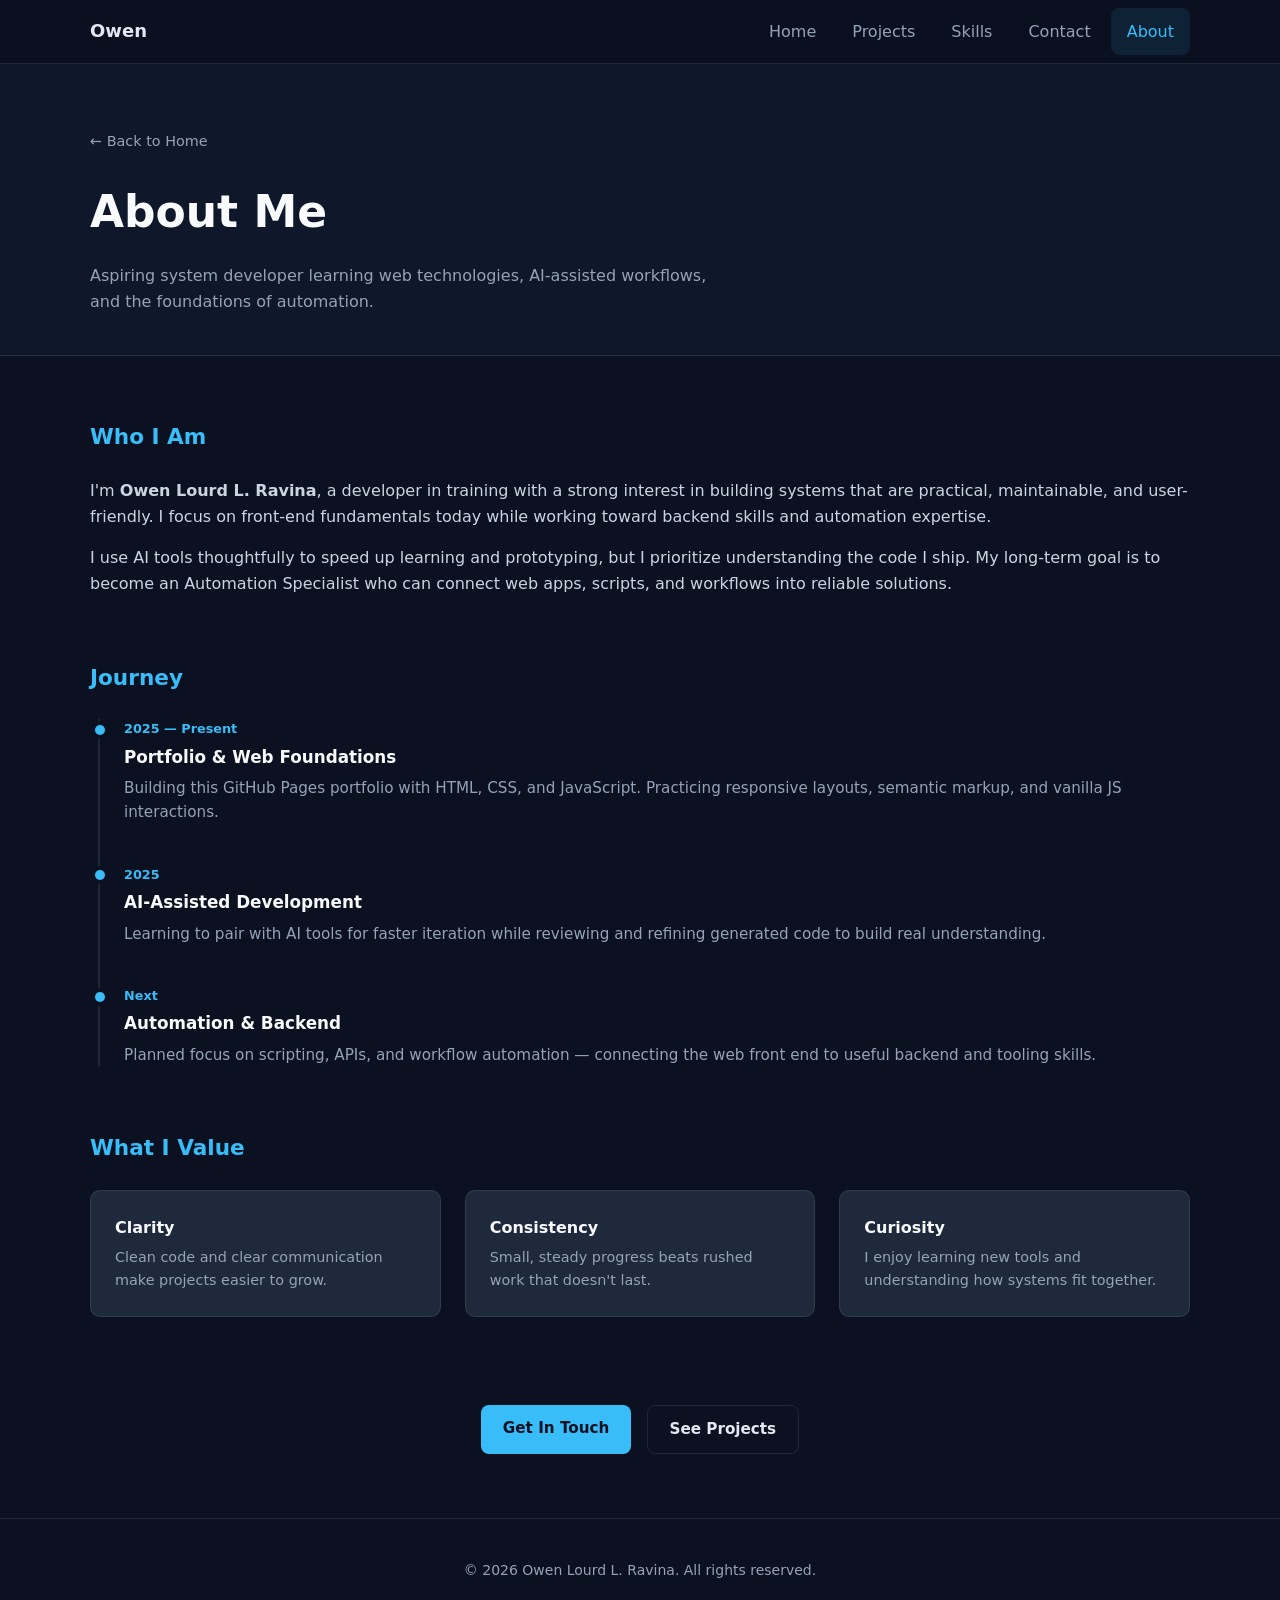
==== about.html @ 9f858fb1 "Phase 1 Portfolio Version: Ver 0.2 Co-authored-by: Cursor <cursoragent@cursor.com>" ====
<!DOCTYPE html>
<html lang="en">
<head>
  <meta charset="UTF-8" />
  <meta name="viewport" content="width=device-width, initial-scale=1.0" />
  <meta name="description" content="About Owen Lourd L. Ravina — aspiring system developer." />
  <title>About Me | Owen Lourd L. Ravina</title>
  <link rel="stylesheet" href="style.css" />
</head>
<body data-page="about">

  <!-- ========== STICKY NAVIGATION ========== -->
  <nav class="navbar" id="navbar" aria-label="Main navigation">
    <div class="navbar__inner container">
      <a href="index.html#home" class="navbar__brand">Owen</a>

      <button
        type="button"
        class="navbar__toggle"
        id="nav-toggle"
        aria-label="Open menu"
        aria-expanded="false"
        aria-controls="nav-menu"
      >
        <span class="navbar__toggle-bar"></span>
        <span class="navbar__toggle-bar"></span>
        <span class="navbar__toggle-bar"></span>
      </button>

      <ul class="navbar__menu" id="nav-menu">
        <li><a href="index.html#home" class="nav-link">Home</a></li>
        <li><a href="index.html#projects" class="nav-link">Projects</a></li>
        <li><a href="index.html#skills" class="nav-link">Skills</a></li>
        <li><a href="index.html#contact" class="nav-link">Contact</a></li>
        <li><a href="about.html" class="nav-link nav-link--active" aria-current="page">About</a></li>
      </ul>
    </div>
  </nav>

  <!-- ========== ABOUT HERO ========== -->
  <header class="page-hero">
    <div class="container reveal">
      <a href="index.html" class="back-link">← Back to Home</a>
      <h1 class="page-hero__title">About Me</h1>
      <p class="page-hero__lead">
        Aspiring system developer learning web technologies, AI-assisted workflows,
        and the foundations of automation.
      </p>
    </div>
  </header>

  <main class="about-main">
    <div class="container">

      <!-- ========== BIO ========== -->
      <section class="about-block reveal" aria-labelledby="bio-heading">
        <h2 id="bio-heading" class="about-block__title">Who I Am</h2>
        <p>
          I'm <strong>Owen Lourd L. Ravina</strong>, a developer in training with a strong interest
          in building systems that are practical, maintainable, and user-friendly. I focus on
          front-end fundamentals today while working toward backend skills and automation expertise.
        </p>
        <p>
          I use AI tools thoughtfully to speed up learning and prototyping, but I prioritize
          understanding the code I ship. My long-term goal is to become an Automation Specialist
          who can connect web apps, scripts, and workflows into reliable solutions.
        </p>
      </section>

      <!-- ========== TIMELINE ========== -->
      <section class="about-block reveal" aria-labelledby="timeline-heading">
        <h2 id="timeline-heading" class="about-block__title">Journey</h2>
        <ol class="timeline">
          <li class="timeline__item reveal" style="--delay: 0ms">
            <span class="timeline__date">2025 — Present</span>
            <h3 class="timeline__title">Portfolio &amp; Web Foundations</h3>
            <p>
              Building this GitHub Pages portfolio with HTML, CSS, and JavaScript. Practicing
              responsive layouts, semantic markup, and vanilla JS interactions.
            </p>
          </li>
          <li class="timeline__item reveal" style="--delay: 100ms">
            <span class="timeline__date">2025</span>
            <h3 class="timeline__title">AI-Assisted Development</h3>
            <p>
              Learning to pair with AI tools for faster iteration while reviewing and refining
              generated code to build real understanding.
            </p>
          </li>
          <li class="timeline__item reveal" style="--delay: 200ms">
            <span class="timeline__date">Next</span>
            <h3 class="timeline__title">Automation &amp; Backend</h3>
            <p>
              Planned focus on scripting, APIs, and workflow automation — connecting the web
              front end to useful backend and tooling skills.
            </p>
          </li>
        </ol>
      </section>

      <!-- ========== VALUES ========== -->
      <section class="about-block reveal" aria-labelledby="values-heading">
        <h2 id="values-heading" class="about-block__title">What I Value</h2>
        <ul class="values-grid">
          <li class="values-card">
            <h3>Clarity</h3>
            <p>Clean code and clear communication make projects easier to grow.</p>
          </li>
          <li class="values-card">
            <h3>Consistency</h3>
            <p>Small, steady progress beats rushed work that doesn't last.</p>
          </li>
          <li class="values-card">
            <h3>Curiosity</h3>
            <p>I enjoy learning new tools and understanding how systems fit together.</p>
          </li>
        </ul>
      </section>

      <div class="about-cta reveal">
        <a href="index.html#contact" class="btn btn--primary">Get In Touch</a>
        <a href="index.html#projects" class="btn btn--ghost">See Projects</a>
      </div>

    </div>
  </main>

  <footer class="site-footer">
    <div class="container">
      <p>&copy; <span id="year"></span> Owen Lourd L. Ravina. All rights reserved.</p>
    </div>
  </footer>

  <button type="button" class="top-btn" id="top-btn" aria-label="Back to top" hidden>
    <svg width="20" height="20" viewBox="0 0 24 24" fill="none" stroke="currentColor" stroke-width="2.5" aria-hidden="true">
      <path d="M12 19V5M5 12l7-7 7 7"/>
    </svg>
  </button>

  <script src="script.js"></script>
</body>
</html>
---- style.css ----
/* ============================================
   CSS VARIABLES & RESET (mobile-first)
   ============================================ */

:root {
  --bg: #0b1120;
  --bg-alt: #0f172a;
  --surface: #1e293b;
  --surface-hover: #273549;
  --text: #e2e8f0;
  --text-muted: #94a3b8;
  --accent: #38bdf8;
  --accent-hover: #7dd3fc;
  --border: rgba(148, 163, 184, 0.15);
  --radius: 10px;
  --radius-sm: 8px;
  --shadow: 0 8px 24px rgba(0, 0, 0, 0.25);
  --nav-height: 4rem;
  --space-xs: 0.5rem;
  --space-sm: 1rem;
  --space-md: 1.5rem;
  --space-lg: 2.5rem;
  --space-xl: 4rem;
  --transition: 0.25s ease;
  --container: min(1100px, 100% - 2rem);
}

*,
*::before,
*::after {
  box-sizing: border-box;
  margin: 0;
  padding: 0;
}

html {
  scroll-behavior: smooth;
}

body {
  font-family: system-ui, -apple-system, "Segoe UI", Roboto, sans-serif;
  line-height: 1.6;
  color: var(--text);
  background-color: var(--bg);
  padding-top: var(--nav-height);
}

img {
  max-width: 100%;
  display: block;
}

a {
  color: var(--accent);
  transition: color var(--transition);
}

a:hover {
  color: var(--accent-hover);
}

.container {
  width: var(--container);
  margin-inline: auto;
}

/* ============================================
   SCROLL REVEAL ANIMATIONS
   ============================================ */

.reveal {
  opacity: 0;
  transform: translateY(24px);
  transition:
    opacity 0.6s ease,
    transform 0.6s ease;
  transition-delay: var(--delay, 0ms);
}

.reveal.is-visible {
  opacity: 1;
  transform: translateY(0);
}

@media (prefers-reduced-motion: reduce) {
  html {
    scroll-behavior: auto;
  }

  .reveal {
    opacity: 1;
    transform: none;
    transition: none;
  }

  .top-btn,
  .project-card,
  .btn,
  .navbar__menu {
    transition: none !important;
  }
}

/* ============================================
   STICKY NAVBAR
   ============================================ */

.navbar {
  position: fixed;
  top: 0;
  left: 0;
  right: 0;
  z-index: 1000;
  height: var(--nav-height);
  background: rgba(11, 17, 32, 0.85);
  backdrop-filter: blur(12px);
  border-bottom: 1px solid var(--border);
  transition: box-shadow var(--transition);
}

.navbar--scrolled {
  box-shadow: var(--shadow);
}

.navbar__inner {
  display: flex;
  align-items: center;
  justify-content: space-between;
  height: 100%;
}

.navbar__brand {
  font-weight: 700;
  font-size: 1.125rem;
  color: var(--text);
  text-decoration: none;
}

.navbar__brand:hover {
  color: var(--accent);
}

.navbar__toggle {
  display: flex;
  flex-direction: column;
  justify-content: center;
  gap: 5px;
  width: 2.5rem;
  height: 2.5rem;
  padding: 0.5rem;
  background: transparent;
  border: 1px solid var(--border);
  border-radius: var(--radius-sm);
  cursor: pointer;
}

.navbar__toggle-bar {
  display: block;
  width: 100%;
  height: 2px;
  background: var(--text);
  border-radius: 2px;
  transition: transform var(--transition), opacity var(--transition);
}

.navbar__toggle[aria-expanded="true"] .navbar__toggle-bar:nth-child(1) {
  transform: translateY(7px) rotate(45deg);
}

.navbar__toggle[aria-expanded="true"] .navbar__toggle-bar:nth-child(2) {
  opacity: 0;
}

.navbar__toggle[aria-expanded="true"] .navbar__toggle-bar:nth-child(3) {
  transform: translateY(-7px) rotate(-45deg);
}

.navbar__menu {
  list-style: none;
  display: none;
  flex-direction: column;
  gap: 0.25rem;
  position: absolute;
  top: var(--nav-height);
  left: 0;
  right: 0;
  padding: var(--space-sm);
  background: var(--bg-alt);
  border-bottom: 1px solid var(--border);
}

.navbar__menu.is-open {
  display: flex;
}

.nav-link {
  display: block;
  padding: 0.65rem 1rem;
  color: var(--text-muted);
  text-decoration: none;
  border-radius: var(--radius-sm);
  transition: color var(--transition), background var(--transition);
}

.nav-link:hover,
.nav-link--active {
  color: var(--text);
  background: rgba(56, 189, 248, 0.1);
}

.nav-link--active {
  color: var(--accent);
}

/* ============================================
   BUTTONS
   ============================================ */

.btn {
  display: inline-block;
  padding: 0.7rem 1.35rem;
  font-size: 0.95rem;
  font-weight: 600;
  text-decoration: none;
  border-radius: var(--radius-sm);
  transition: background var(--transition), transform var(--transition), color var(--transition);
}

.btn--primary {
  color: var(--bg);
  background: var(--accent);
}

.btn--primary:hover {
  background: var(--accent-hover);
  transform: translateY(-2px);
  color: var(--bg);
}

.btn--ghost {
  color: var(--text);
  border: 1px solid var(--border);
  background: transparent;
}

.btn--ghost:hover {
  border-color: var(--accent);
  color: var(--accent);
  transform: translateY(-2px);
}

.btn:focus-visible,
.hero__cta:focus-visible,
.top-btn:focus-visible {
  outline: 2px solid var(--accent);
  outline-offset: 3px;
}

/* ============================================
   HERO (HOME)
   ============================================ */

.hero {
  min-height: calc(100vh - var(--nav-height));
  min-height: calc(100dvh - var(--nav-height));
  display: flex;
  align-items: center;
  justify-content: center;
  padding: var(--space-lg) var(--space-sm);
  text-align: center;
  background-color: var(--bg-alt);
  background-image: radial-gradient(
    ellipse 90% 60% at 50% -10%,
    rgba(56, 189, 248, 0.12),
    transparent 70%
  );
}

.hero__inner {
  max-width: 40rem;
}

.hero__greeting {
  font-size: 0.9rem;
  letter-spacing: 0.08em;
  text-transform: uppercase;
  color: var(--text-muted);
  margin-bottom: var(--space-xs);
}

.hero__name {
  font-size: clamp(1.75rem, 6vw, 2.85rem);
  font-weight: 700;
  line-height: 1.15;
  color: #f8fafc;
  margin-bottom: var(--space-sm);
}

.hero__title {
  font-size: 1.125rem;
  font-weight: 600;
  color: var(--accent);
  margin-bottom: var(--space-xs);
}

.hero__subtitle {
  font-size: 0.95rem;
  color: var(--text-muted);
  margin-bottom: var(--space-md);
}

.hero__mission {
  color: #cbd5e1;
  margin-bottom: var(--space-md);
  max-width: 34rem;
  margin-inline: auto;
}

.hero__actions {
  display: flex;
  flex-wrap: wrap;
  gap: var(--space-sm);
  justify-content: center;
}

/* ============================================
   SECTIONS (shared)
   ============================================ */

.section {
  padding: var(--space-xl) 0;
}

.section--alt {
  background: var(--bg-alt);
}

.section__header {
  text-align: center;
  margin-bottom: var(--space-lg);
  max-width: 36rem;
  margin-inline: auto;
}

.section__title {
  font-size: clamp(1.5rem, 4vw, 2rem);
  color: #f8fafc;
  margin-bottom: var(--space-xs);
}

.section__lead {
  color: var(--text-muted);
}

/* ============================================
   PROJECT CARDS
   ============================================ */

.projects-grid {
  display: grid;
  gap: var(--space-md);
}

.project-card {
  padding: var(--space-md);
  background: var(--surface);
  border: 1px solid var(--border);
  border-radius: var(--radius);
  transition: transform var(--transition), border-color var(--transition), box-shadow var(--transition);
}

.project-card:hover {
  transform: translateY(-4px);
  border-color: rgba(56, 189, 248, 0.35);
  box-shadow: var(--shadow);
}

.project-card__tag {
  display: inline-block;
  font-size: 0.75rem;
  font-weight: 600;
  text-transform: uppercase;
  letter-spacing: 0.05em;
  color: var(--accent);
  background: rgba(56, 189, 248, 0.12);
  padding: 0.2rem 0.55rem;
  border-radius: 4px;
  margin-bottom: var(--space-sm);
}

.project-card__title {
  font-size: 1.2rem;
  color: #f8fafc;
  margin-bottom: var(--space-xs);
}

.project-card__desc {
  color: var(--text-muted);
  font-size: 0.95rem;
  margin-bottom: var(--space-sm);
}

.project-card__stack {
  list-style: none;
  display: flex;
  flex-wrap: wrap;
  gap: 0.4rem;
  margin-bottom: var(--space-sm);
}

.project-card__stack li {
  font-size: 0.8rem;
  padding: 0.2rem 0.5rem;
  background: var(--bg);
  border-radius: 4px;
  color: var(--text-muted);
}

.project-card__link {
  font-weight: 600;
  text-decoration: none;
}

.project-card__status {
  font-size: 0.85rem;
  color: var(--text-muted);
  font-style: italic;
}

/* ============================================
   SKILLS
   ============================================ */

.skills-grid {
  display: grid;
  gap: var(--space-md);
  margin-bottom: var(--space-lg);
}

.skill-item__header {
  display: flex;
  justify-content: space-between;
  font-size: 0.9rem;
  margin-bottom: 0.4rem;
}

.skill-item__level {
  color: var(--text-muted);
  font-size: 0.8rem;
}

.skill-bar {
  height: 8px;
  background: var(--surface);
  border-radius: 99px;
  overflow: hidden;
}

.skill-bar span {
  display: block;
  height: 100%;
  background: linear-gradient(90deg, var(--accent), #818cf8);
  border-radius: 99px;
  transition: width 1s ease;
}

.skills-tags {
  list-style: none;
  display: flex;
  flex-wrap: wrap;
  gap: 0.5rem;
  justify-content: center;
}

.skills-tags li {
  font-size: 0.85rem;
  padding: 0.35rem 0.75rem;
  background: var(--surface);
  border: 1px solid var(--border);
  border-radius: 99px;
  color: var(--text-muted);
  transition: border-color var(--transition), color var(--transition);
}

.skills-tags li:hover {
  border-color: var(--accent);
  color: var(--accent);
}

/* ============================================
   CONTACT
   ============================================ */

.contact-card {
  text-align: center;
  padding: var(--space-lg);
  background: var(--surface);
  border: 1px solid var(--border);
  border-radius: var(--radius);
  max-width: 32rem;
  margin-inline: auto;
}

.contact-card p {
  color: var(--text-muted);
  margin-bottom: var(--space-md);
}

.contact-links {
  display: flex;
  flex-direction: column;
  gap: var(--space-xs);
  margin-bottom: var(--space-md);
}

.contact-links__item {
  font-weight: 500;
  text-decoration: none;
}

/* ============================================
   ABOUT PAGE
   ============================================ */

.page-hero {
  padding: var(--space-xl) 0 var(--space-lg);
  background: var(--bg-alt);
  border-bottom: 1px solid var(--border);
}

.back-link {
  display: inline-block;
  font-size: 0.9rem;
  text-decoration: none;
  margin-bottom: var(--space-md);
  color: var(--text-muted);
}

.back-link:hover {
  color: var(--accent);
}

.page-hero__title {
  font-size: clamp(2rem, 5vw, 2.75rem);
  color: #f8fafc;
  margin-bottom: var(--space-sm);
}

.page-hero__lead {
  color: var(--text-muted);
  max-width: 40rem;
}

.about-main {
  padding: var(--space-xl) 0;
}

.about-block {
  margin-bottom: var(--space-xl);
}

.about-block__title {
  font-size: 1.35rem;
  color: var(--accent);
  margin-bottom: var(--space-md);
}

.about-block p {
  color: #cbd5e1;
  margin-bottom: var(--space-sm);
}

.about-block p:last-child {
  margin-bottom: 0;
}

/* Timeline */
.timeline {
  list-style: none;
  border-left: 2px solid var(--border);
  margin-left: 0.5rem;
  padding-left: var(--space-md);
}

.timeline__item {
  position: relative;
  padding-bottom: var(--space-lg);
}

.timeline__item:last-child {
  padding-bottom: 0;
}

.timeline__item::before {
  content: "";
  position: absolute;
  left: calc(-1 * var(--space-md) - 5px);
  top: 0.35rem;
  width: 10px;
  height: 10px;
  background: var(--accent);
  border-radius: 50%;
  box-shadow: 0 0 0 4px var(--bg);
}

.timeline__date {
  display: block;
  font-size: 0.8rem;
  font-weight: 600;
  color: var(--accent);
  margin-bottom: 0.25rem;
}

.timeline__title {
  font-size: 1.05rem;
  color: #f8fafc;
  margin-bottom: 0.35rem;
}

.timeline__item p {
  font-size: 0.95rem;
  color: var(--text-muted);
}

/* Values grid */
.values-grid {
  list-style: none;
  display: grid;
  gap: var(--space-md);
}

.values-card {
  padding: var(--space-md);
  background: var(--surface);
  border: 1px solid var(--border);
  border-radius: var(--radius);
  transition: transform var(--transition), border-color var(--transition);
}

.values-card:hover {
  transform: translateY(-3px);
  border-color: rgba(56, 189, 248, 0.3);
}

.values-card h3 {
  color: #f8fafc;
  font-size: 1rem;
  margin-bottom: 0.35rem;
}

.values-card p {
  font-size: 0.9rem;
  color: var(--text-muted);
}

.about-cta {
  display: flex;
  flex-wrap: wrap;
  gap: var(--space-sm);
  justify-content: center;
  padding-top: var(--space-md);
}

/* ============================================
   FOOTER
   ============================================ */

.site-footer {
  padding: var(--space-lg) 0;
  text-align: center;
  font-size: 0.875rem;
  color: var(--text-muted);
  border-top: 1px solid var(--border);
}

/* ============================================
   BACK TO TOP BUTTON
   ============================================ */

.top-btn {
  position: fixed;
  bottom: 1.5rem;
  right: 1.5rem;
  z-index: 900;
  width: 3rem;
  height: 3rem;
  display: flex;
  align-items: center;
  justify-content: center;
  border: none;
  border-radius: 50%;
  background: var(--accent);
  color: var(--bg);
  cursor: pointer;
  box-shadow: var(--shadow);
  opacity: 0;
  visibility: hidden;
  transform: scale(0.85);
  transition:
    opacity 0.35s ease,
    visibility 0.35s ease,
    transform 0.35s ease,
    background 0.2s ease;
}

.top-btn.is-visible {
  opacity: 1;
  visibility: visible;
  transform: scale(1);
}

.top-btn:hover {
  background: var(--accent-hover);
  transform: scale(1.08);
}

.top-btn.is-visible:hover {
  transform: scale(1.08);
}

/* ============================================
   TABLET (768px+)
   ============================================ */

@media (min-width: 768px) {
  .navbar__toggle {
    display: none;
  }

  .navbar__menu {
    display: flex;
    flex-direction: row;
    align-items: center;
    gap: 0.25rem;
    position: static;
    padding: 0;
    background: transparent;
    border: none;
  }

  .projects-grid {
    grid-template-columns: repeat(2, 1fr);
  }

  .skills-grid {
    grid-template-columns: repeat(2, 1fr);
  }

  .values-grid {
    grid-template-columns: repeat(3, 1fr);
  }
}

/* ============================================
   DESKTOP (1024px+)
   ============================================ */

@media (min-width: 1024px) {
  .projects-grid {
    grid-template-columns: repeat(3, 1fr);
  }
}
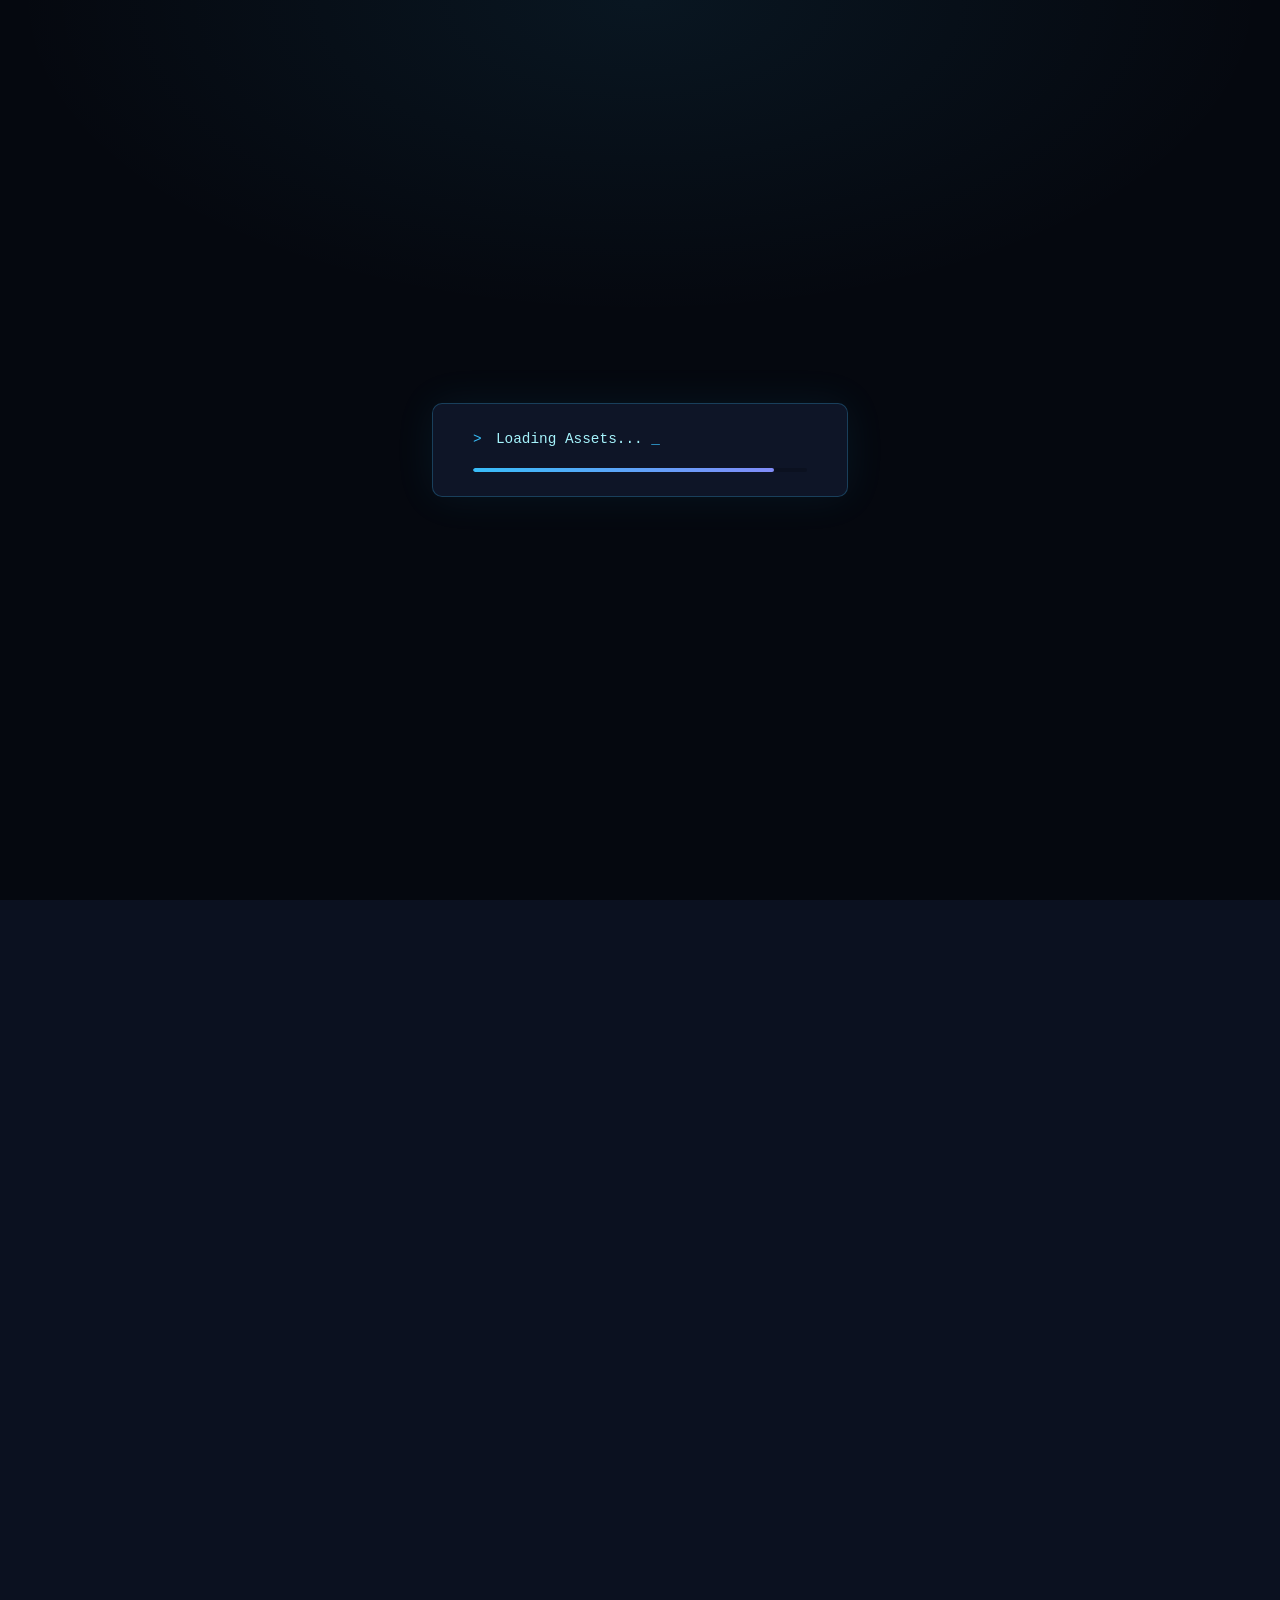
==== commit 9d99be42: "Loading assets & Minor Fixes Upcoming projects fixed skills" ====
--- a/about.html
+++ b/about.html
@@ -7,12 +7,25 @@
   <title>About Me | Owen Lourd L. Ravina</title>
   <link rel="stylesheet" href="style.css" />
 </head>
-<body data-page="about">
+<body data-page="about" class="preloader-active">
+
+  <div id="preloader" class="preloader" role="status" aria-live="polite" aria-busy="true" aria-label="Loading page">
+    <div class="preloader__terminal">
+      <p class="preloader__line">
+        <span class="preloader__prompt">&gt;</span>
+        <span id="preloader-text">Initializing Portfolio...</span>
+        <span class="preloader__cursor" aria-hidden="true">_</span>
+      </p>
+      <div class="preloader__bar" aria-hidden="true">
+        <span class="preloader__progress" id="preloader-progress"></span>
+      </div>
+    </div>
+  </div>
 
   <!-- ========== STICKY NAVIGATION ========== -->
   <nav class="navbar" id="navbar" aria-label="Main navigation">
     <div class="navbar__inner container">
-      <a href="index.html#home" class="navbar__brand">Owen</a>
+      <a href="index.html#home" class="navbar__brand">xyno</a>
 
       <button
         type="button"
--- a/style.css
+++ b/style.css
@@ -45,6 +45,114 @@
   padding-top: var(--nav-height);
 }
 
+body.preloader-active {
+  overflow: hidden;
+}
+
+body.preloader-active .navbar,
+body.preloader-active main,
+body.preloader-active .site-footer,
+body.preloader-active .top-btn {
+  opacity: 0;
+}
+
+body.is-loaded .navbar,
+body.is-loaded main,
+body.is-loaded .site-footer,
+body.is-loaded .top-btn {
+  opacity: 1;
+  transition: opacity 0.45s ease;
+}
+
+/* ============================================
+   DEVELOPER PRELOADER
+   ============================================ */
+
+.preloader {
+  position: fixed;
+  inset: 0;
+  z-index: 9999;
+  display: flex;
+  align-items: center;
+  justify-content: center;
+  background: #05080f;
+  background-image: radial-gradient(
+    ellipse 70% 50% at 50% 0%,
+    rgba(56, 189, 248, 0.08),
+    transparent 70%
+  );
+  transition: opacity 0.55s ease, visibility 0.55s ease;
+}
+
+.preloader--done {
+  opacity: 0;
+  visibility: hidden;
+  pointer-events: none;
+}
+
+.preloader__terminal {
+  width: min(92vw, 26rem);
+  padding: var(--space-md) var(--space-lg);
+  background: rgba(15, 23, 42, 0.95);
+  border: 1px solid rgba(56, 189, 248, 0.25);
+  border-radius: var(--radius);
+  box-shadow: 0 0 40px rgba(56, 189, 248, 0.08);
+  font-family: "Cascadia Code", "Consolas", "Courier New", monospace;
+}
+
+.preloader__line {
+  font-size: 0.9rem;
+  color: #a5f3fc;
+  margin-bottom: var(--space-sm);
+  min-height: 1.4em;
+}
+
+.preloader__prompt {
+  color: var(--accent);
+  margin-right: 0.35rem;
+}
+
+.preloader__cursor {
+  display: inline-block;
+  color: var(--accent);
+  animation: cursor-blink 0.9s step-end infinite;
+}
+
+@keyframes cursor-blink {
+  50% {
+    opacity: 0;
+  }
+}
+
+.preloader__bar {
+  height: 4px;
+  background: var(--bg);
+  border-radius: 99px;
+  overflow: hidden;
+}
+
+.preloader__progress {
+  display: block;
+  height: 100%;
+  width: 0%;
+  background: linear-gradient(90deg, var(--accent), #818cf8);
+  border-radius: 99px;
+  transition: width 0.35s ease;
+}
+
+@media (prefers-reduced-motion: reduce) {
+  .preloader__cursor {
+    animation: none;
+  }
+
+  .preloader,
+  body.is-loaded .navbar,
+  body.is-loaded main,
+  body.is-loaded .site-footer {
+    transition: none;
+  }
+}
+
 img {
   max-width: 100%;
   display: block;
@@ -280,6 +388,25 @@
   max-width: 40rem;
 }
 
+/* Profile photo (replace assets/images/profile.jpg to update) */
+.profile-photo {
+  display: block;
+  width: 9.5rem;
+  height: 9.5rem;
+  margin: 0 auto var(--space-md);
+  object-fit: cover;
+  object-position: center 15%;
+  border-radius: 50%;
+  border: 3px solid rgba(56, 189, 248, 0.35);
+  box-shadow: var(--shadow);
+  opacity: 0;
+  transition: opacity 0.4s ease;
+}
+
+body.is-loaded .profile-photo {
+  opacity: 1;
+}
+
 .hero__greeting {
   font-size: 0.9rem;
   letter-spacing: 0.08em;
@@ -375,6 +502,14 @@
   box-shadow: var(--shadow);
 }
 
+.project-card__meta {
+  display: flex;
+  flex-wrap: wrap;
+  align-items: center;
+  gap: 0.5rem;
+  margin-bottom: var(--space-sm);
+}
+
 .project-card__tag {
   display: inline-block;
   font-size: 0.75rem;
@@ -385,7 +520,15 @@
   background: rgba(56, 189, 248, 0.12);
   padding: 0.2rem 0.55rem;
   border-radius: 4px;
-  margin-bottom: var(--space-sm);
+}
+
+.project-card__level {
+  font-size: 0.72rem;
+  font-weight: 600;
+  color: var(--text-muted);
+  padding: 0.2rem 0.5rem;
+  border: 1px solid var(--border);
+  border-radius: 4px;
 }
 
 .project-card__title {
@@ -459,9 +602,17 @@
 .skill-bar span {
   display: block;
   height: 100%;
+  width: 0;
   background: linear-gradient(90deg, var(--accent), #818cf8);
   border-radius: 99px;
   transition: width 1s ease;
+}
+
+.skill-item__note {
+  margin-top: 0.45rem;
+  font-size: 0.78rem;
+  color: var(--text-muted);
+  line-height: 1.4;
 }
 
 .skills-tags {
@@ -488,34 +639,157 @@
 }
 
 /* ============================================
-   CONTACT
-   ============================================ */
-
-.contact-card {
-  text-align: center;
+   CONTACT (two panels)
+   ============================================ */
+
+.contact-grid {
+  display: grid;
+  gap: var(--space-md);
+  max-width: 56rem;
+  margin-inline: auto;
+}
+
+.contact-panel {
   padding: var(--space-lg);
   background: var(--surface);
   border: 1px solid var(--border);
   border-radius: var(--radius);
-  max-width: 32rem;
-  margin-inline: auto;
-}
-
-.contact-card p {
-  color: var(--text-muted);
+}
+
+.contact-panel__title {
+  font-size: 1.15rem;
+  color: #f8fafc;
+  margin-bottom: var(--space-xs);
+}
+
+.contact-panel__intro {
+  color: var(--text-muted);
+  font-size: 0.95rem;
   margin-bottom: var(--space-md);
 }
 
-.contact-links {
+/* Panel 1: contact details with icons */
+.contact-detail-list {
+  list-style: none;
   display: flex;
   flex-direction: column;
-  gap: var(--space-xs);
-  margin-bottom: var(--space-md);
-}
-
-.contact-links__item {
+  gap: var(--space-sm);
+}
+
+.contact-detail {
+  display: flex;
+  align-items: center;
+  gap: var(--space-sm);
+  padding: 0.65rem 0.75rem;
+  border-radius: var(--radius-sm);
+  text-decoration: none;
+  color: var(--text);
+  transition: background var(--transition), color var(--transition);
+}
+
+.contact-detail:hover {
+  background: rgba(56, 189, 248, 0.08);
+  color: var(--accent);
+}
+
+.contact-detail__icon {
+  flex-shrink: 0;
+  width: 2.25rem;
+  height: 2.25rem;
+  display: flex;
+  align-items: center;
+  justify-content: center;
+  border-radius: 50%;
+  background: var(--bg);
+  color: var(--accent);
+}
+
+.contact-detail__icon svg {
+  width: 1.15rem;
+  height: 1.15rem;
+}
+
+.contact-detail__icon--whatsapp {
+  color: #25d366;
+}
+
+.contact-detail__icon--telegram {
+  color: #26a5e4;
+}
+
+.contact-detail__text {
+  font-size: 0.92rem;
   font-weight: 500;
-  text-decoration: none;
+  word-break: break-word;
+}
+
+/* Panel 2: contact form */
+.contact-form {
+  display: flex;
+  flex-direction: column;
+  gap: var(--space-md);
+}
+
+.form-group {
+  display: flex;
+  flex-direction: column;
+  gap: 0.4rem;
+}
+
+.form-group label {
+  font-size: 0.9rem;
+  font-weight: 600;
+  color: #f8fafc;
+}
+
+.form-group input,
+.form-group textarea {
+  width: 100%;
+  padding: 0.65rem 0.85rem;
+  font: inherit;
+  color: var(--text);
+  background: var(--bg);
+  border: 1px solid var(--border);
+  border-radius: var(--radius-sm);
+  transition: border-color var(--transition), opacity var(--transition);
+}
+
+.form-group input:focus,
+.form-group textarea:focus {
+  outline: none;
+  border-color: var(--accent);
+}
+
+.form-group input:disabled,
+.form-group textarea:disabled {
+  opacity: 0.45;
+  cursor: not-allowed;
+}
+
+.form-group--locked label {
+  color: var(--text-muted);
+}
+
+.form-hint {
+  font-size: 0.8rem;
+  color: var(--text-muted);
+  margin: 0;
+}
+
+.form-hint.is-hidden {
+  display: none;
+}
+
+.contact-form__submit {
+  width: 100%;
+  border: none;
+  cursor: pointer;
+}
+
+.contact-form__submit:disabled {
+  opacity: 0.45;
+  cursor: not-allowed;
+  transform: none;
 }
 
 /* ============================================
@@ -749,6 +1023,11 @@
   .values-grid {
     grid-template-columns: repeat(3, 1fr);
   }
+
+  .contact-grid {
+    grid-template-columns: 1fr 1fr;
+    align-items: start;
+  }
 }
 
 /* ============================================
